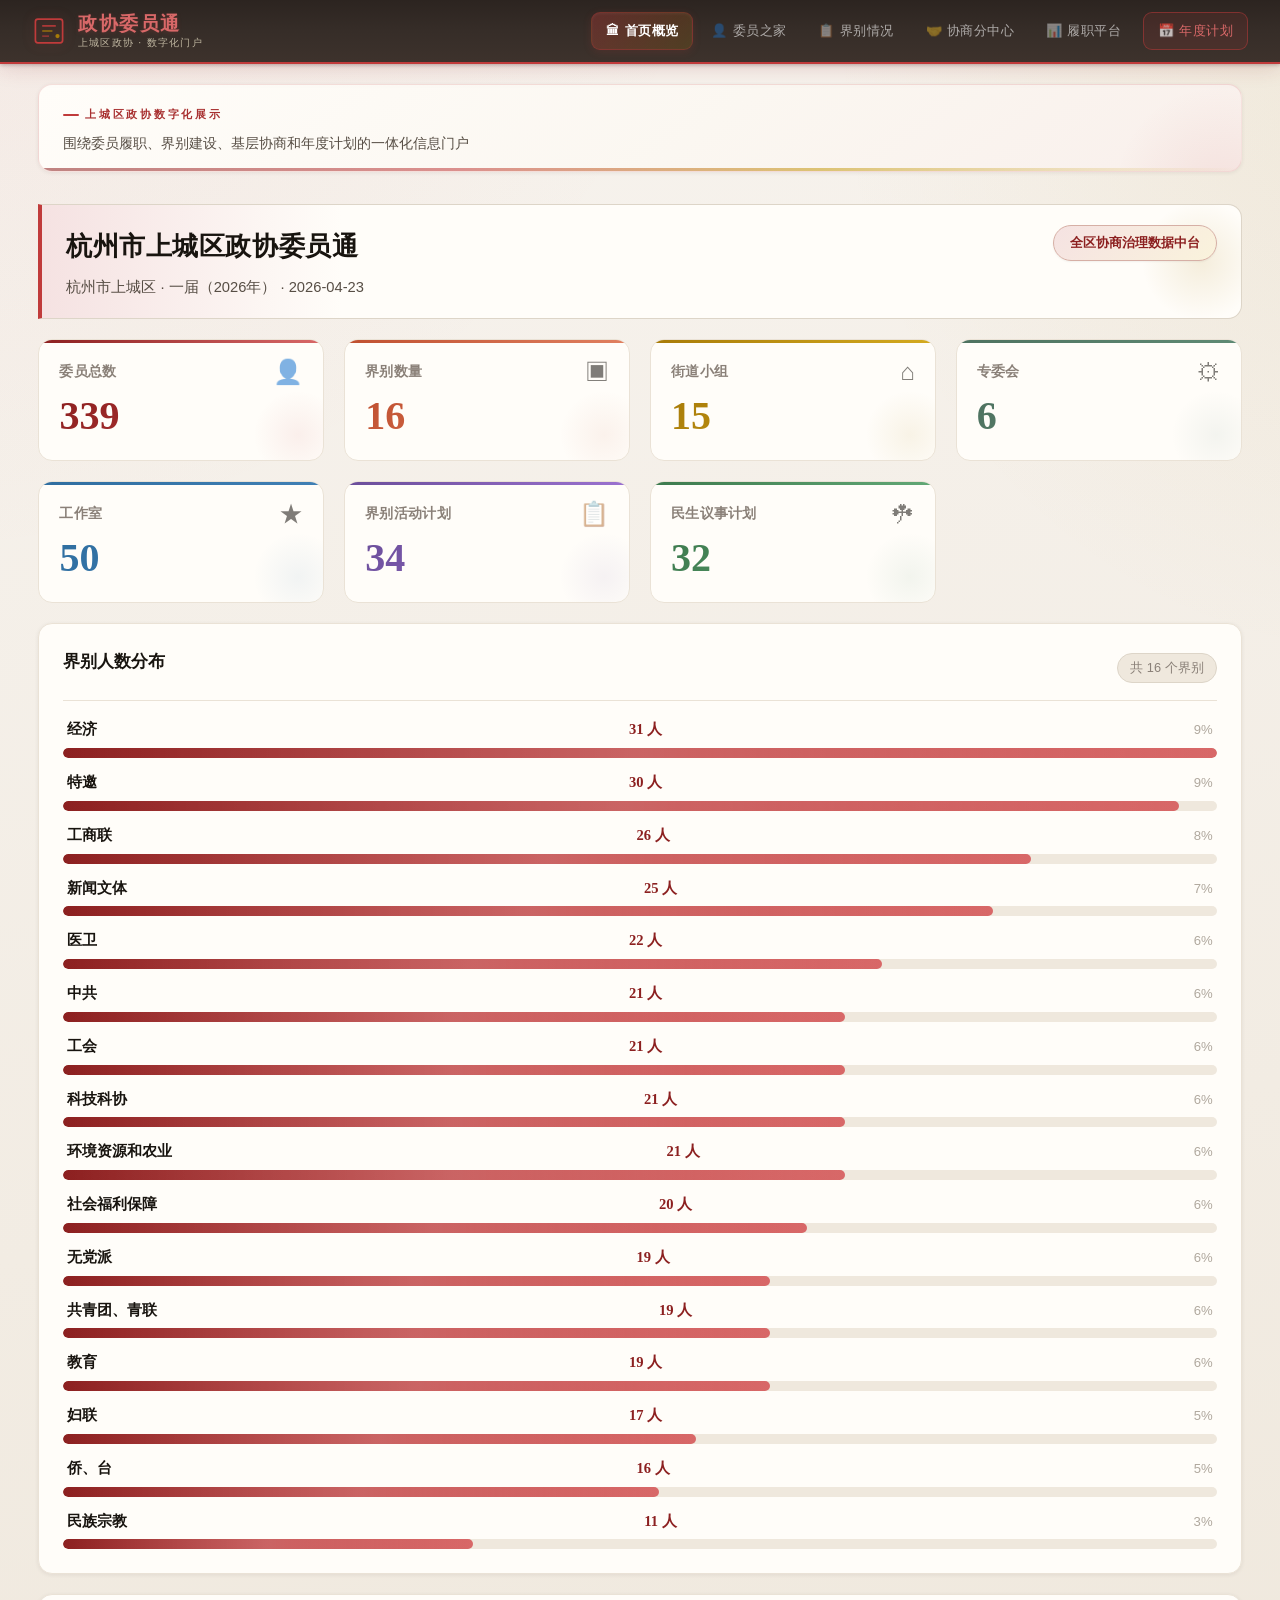
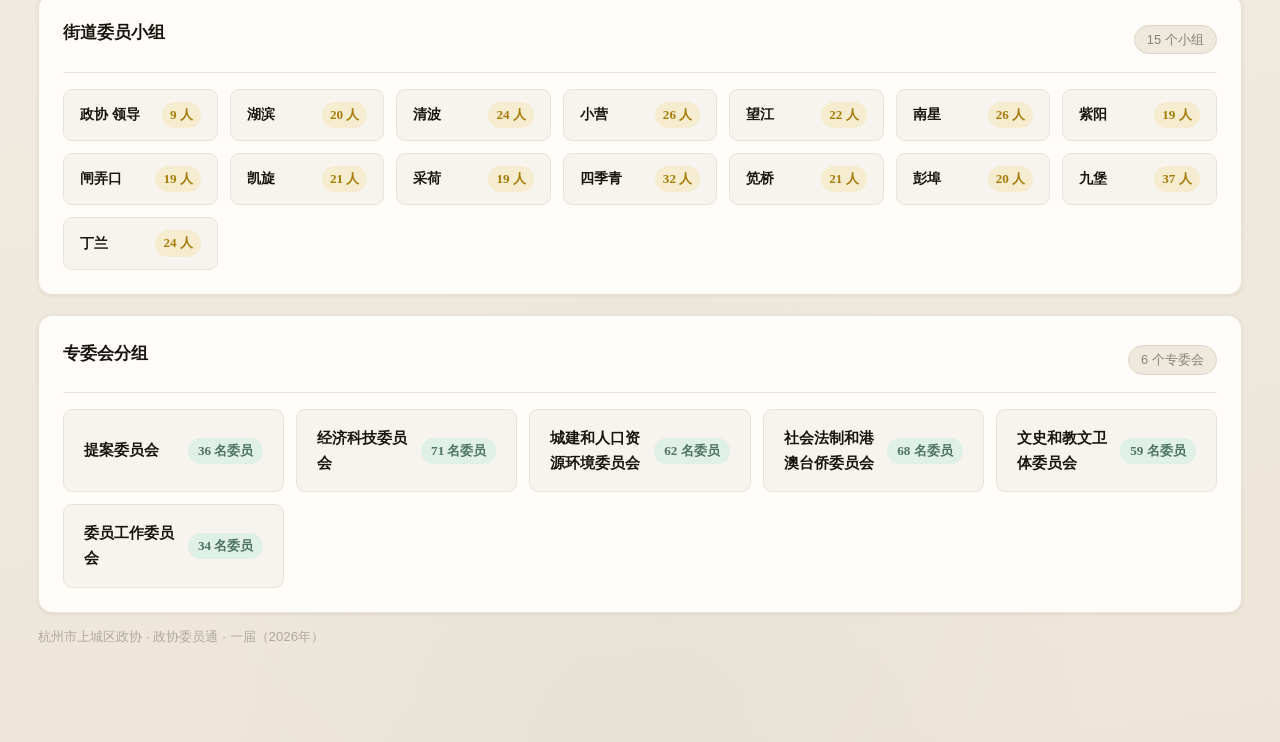
==== classwork2/index.html @ 7d140b02 "Rename index.html to classwork2/index.html" ====
<!doctype html>
<html lang="zh-CN">
  <head>
    <meta charset="UTF-8" />
    <meta name="viewport" content="width=device-width, initial-scale=1.0" />
    <title>杭州市上城区政协委员通</title>
    <script type="module" crossorigin src="/assets/index-BPRjR-Th.js"></script>
    <link rel="stylesheet" crossorigin href="/assets/index-Cqpy9mIv.css">
  </head>
  <body>
    <div id="root"></div>

  </body>
</html>
---- assets/index-Cqpy9mIv.css ----
:root{--bg: #F7F3EE;--bg-soft: #EFE8DD;--surface: #FFFDF9;--surface-warm: #FBF7F1;--surface-tint: #FEF9F3;--ink: #18140F;--ink-soft: #574E45;--ink-subtle: #8A8078;--ink-light: #B0A89E;--ink-on-dark: rgba(255,255,255,.92);--brand: #C03B3B;--brand-deep: #8C2020;--brand-mid: #A83030;--brand-light: #D86868;--brand-pale: #EFBDBD;--brand-soft: #F5E2E2;--brand-glow: rgba(192, 59, 59, .09);--brand-shadow: rgba(140, 32, 32, .22);--gold: #A87B08;--gold-mid: #C49A10;--gold-light: #D4AA20;--gold-soft: #F6EDD0;--gold-pale: #FAF3DC;--gold-glow: rgba(168, 123, 8, .12);--sage: #4E7260;--sage-mid: #5F8A74;--sage-soft: #DFF0E6;--sage-pale: #EEF7F1;--coral: #C05030;--coral-soft: #FAE8E2;--sky: #2F6EA0;--sky-mid: #4080B5;--sky-soft: #DDE9F5;--sky-pale: #EEF4FA;--purple: #6B4E9A;--purple-soft: #EDE6F6;--line: #DDD5C8;--line-soft: #EAE2D6;--line-strong: #C8BFB0;--shadow-xs: 0 1px 2px rgba(24,20,15,.05);--shadow-sm: 0 1px 4px rgba(24,20,15,.07);--shadow-md: 0 4px 18px rgba(24,20,15,.08);--shadow-lg: 0 10px 40px rgba(24,20,15,.1);--shadow-xl: 0 20px 64px rgba(24,20,15,.13);--shadow-brand: 0 6px 24px var(--brand-shadow);--shadow-hover: 0 8px 32px rgba(192,59,59,.18);--r-xs: 5px;--r-sm: 9px;--r-md: 14px;--r-lg: 22px;--r-xl: 32px;--sp-1: 4px;--sp-2: 8px;--sp-3: 12px;--sp-4: 16px;--sp-5: 20px;--sp-6: 24px;--sp-7: 32px;--sp-8: 40px;--sp-9: 48px;--sp-10: 64px;--sp-11: 80px;--font-display: "Noto Serif SC", "Source Han Serif SC", "SimSun", serif;--font-body: "Noto Sans SC", "Source Han Sans SC", "Microsoft YaHei", sans-serif;--ease-out: cubic-bezier(.22, 1, .36, 1);--ease-in-out: cubic-bezier(.4, 0, .2, 1)}*{box-sizing:border-box}body{margin:0;font-family:var(--font-body);color:var(--ink);line-height:1.7;background:radial-gradient(ellipse 130% 70% at -8% -12%,rgba(192,59,59,.07) 0%,transparent 52%),radial-gradient(ellipse 90% 55% at 108% 2%,rgba(168,123,8,.08) 0%,transparent 48%),radial-gradient(ellipse 60% 40% at 50% 100%,rgba(78,114,96,.04) 0%,transparent 60%),linear-gradient(172deg,var(--bg) 0%,#EDE5D8 100%);min-height:100vh;padding-top:64px}.page-shell{width:min(1260px,94vw);margin:0 auto;padding:var(--sp-5) 0 var(--sp-11);animation:rise-in .5s var(--ease-out)}.top-navbar{position:fixed;top:0;left:0;right:0;z-index:1000;height:64px;background:linear-gradient(180deg,#2c2420,#362d28,#3d322c);border-bottom:2px solid var(--brand);box-shadow:0 3px 20px #8c20202e,0 1px 4px #00000040}.navbar-inner{max-width:1280px;margin:0 auto;height:100%;display:flex;align-items:center;justify-content:space-between;padding:0 var(--sp-7)}.navbar-brand{display:flex;align-items:center;gap:var(--sp-3);flex-shrink:0}.brand-logo{width:34px;height:34px;flex-shrink:0;filter:drop-shadow(0 0 6px rgba(192,59,59,.3))}.brand-logo svg{width:100%;height:100%;display:block}.brand-text h1{margin:0;font-family:var(--font-display);font-size:1.2rem;font-weight:800;color:var(--brand-light);letter-spacing:.08em;line-height:1.15;text-shadow:0 1px 4px rgba(192,59,59,.25)}.brand-sub{font-size:.65rem;color:#ffffff61;letter-spacing:.12em;display:block;line-height:1.2;margin-top:2px;color:var(--gold-soft);opacity:.7}.navbar-links{display:flex;align-items:center;gap:4px}.navbar-link{text-decoration:none;color:#fff9;font-size:.84rem;font-weight:500;padding:7px 14px;border-radius:var(--r-sm);transition:all .25s var(--ease-out);white-space:nowrap;letter-spacing:.03em;position:relative;display:inline-flex;align-items:center;gap:5px}.nav-emoji{font-size:.82rem;opacity:.7;transition:opacity .2s,transform .2s}.navbar-link:hover{color:#fff;background:#c03b3b1f}.navbar-link:hover .nav-emoji{opacity:1;transform:scale(1.15)}.navbar-link-active{color:#fff!important;background:linear-gradient(135deg,#c03b3b59,#a87b0833)!important;font-weight:600;border:1px solid rgba(192,59,59,.3);box-shadow:inset 0 1px 3px #ffffff0f,0 2px 8px #c03b3b26}.navbar-link-active .nav-emoji{opacity:1}.navbar-link-highlight{border:1px solid rgba(192,59,59,.5)!important;color:var(--brand-light)!important;background:#c03b3b1f!important;margin-left:var(--sp-1)}.navbar-link-highlight:hover{border-color:var(--brand)!important;background:#c03b3b40!important;color:#fff!important;box-shadow:0 2px 12px #c03b3b40!important}} .page-footer{text-align:center;padding:var(--sp-8) 0 0;border-top:1px solid var(--line-soft);margin-top:var(--sp-10)}.page-footer p{color:var(--ink-light);font-size:.83rem}.content-grid{display:grid;grid-template-columns:repeat(auto-fill,minmax(290px,1fr));gap:var(--sp-5);padding-top:var(--sp-2)}.home-grid{grid-template-columns:repeat(4,1fr)}.full{grid-column:1 / -1}.hero-compact{padding:var(--sp-5) var(--sp-6) var(--sp-4);border:1px solid rgba(192,59,59,.14);background:linear-gradient(145deg,var(--surface) 0%,var(--surface-warm) 55%,var(--brand-soft) 180%);border-radius:var(--r-md);box-shadow:var(--shadow-sm);position:relative;overflow:hidden;margin-bottom:var(--sp-6)}.hero-compact:before{content:"";position:absolute;top:-20%;right:-8%;width:240px;height:240px;background:radial-gradient(circle,rgba(192,59,59,.08) 0%,transparent 60%);pointer-events:none}.hero-compact .eyebrow{font-size:.7rem;letter-spacing:.24em;color:var(--brand-mid);margin:0;font-weight:600}.hero-compact .eyebrow:before{content:"";display:inline-block;width:16px;height:2px;background:var(--brand);border-radius:1px;margin-right:6px;vertical-align:middle}.hero-compact .subtext{margin:var(--sp-2) 0 0;color:var(--ink-soft);font-size:.88rem;line-height:1.6}.hero-compact .hero-decoration{position:absolute;left:0;bottom:0;right:0;height:3px;background:linear-gradient(90deg,var(--brand-deep) 0%,var(--brand) 35%,var(--gold-mid) 65%,transparent 100%);opacity:.55}.section-header{display:flex;justify-content:space-between;align-items:flex-start;gap:var(--sp-5);border:1px solid var(--line);border-left:4px solid var(--brand);border-radius:0 var(--r-md) var(--r-md) 0;padding:var(--sp-5) var(--sp-6);background:linear-gradient(to right,var(--brand-soft) 0%,var(--surface) 25%,var(--surface) 100%);position:relative;overflow:hidden}.section-header:after{content:"";position:absolute;right:-20px;top:50%;transform:translateY(-50%);width:120px;height:120px;background:radial-gradient(circle,var(--gold-glow) 0%,transparent 70%);pointer-events:none}.section-header h2{margin:0;font-family:var(--font-display);font-size:clamp(1.25rem,2.2vw,1.6rem);color:var(--ink);letter-spacing:.02em}.section-header p{margin:var(--sp-2) 0 0;color:var(--ink-soft);font-size:.92rem;line-height:1.5}.sh-right{display:flex;align-items:center;gap:var(--sp-3);flex-shrink:0;z-index:1}.pill{font-size:.82rem;color:var(--brand-deep);background:linear-gradient(135deg,var(--brand-soft) 0%,var(--gold-pale) 100%);border:1px solid color-mix(in srgb,var(--brand) 25%,var(--line));border-radius:999px;padding:6px 16px;font-weight:600;white-space:nowrap;box-shadow:var(--shadow-xs)}.badge-sm{font-size:.8rem;color:var(--ink-subtle);background:var(--bg-soft);border:1px solid var(--line);border-radius:999px;padding:3px 12px}.stat-card{border:1px solid var(--line-soft);border-radius:var(--r-md);padding:var(--sp-5) var(--sp-5) var(--sp-6);position:relative;overflow:hidden;transition:transform .28s var(--ease-out),box-shadow .28s var(--ease-out),border-color .28s;background:var(--surface);animation:rise-item .45s var(--ease-out) both;cursor:default}.stat-card:before{content:"";position:absolute;left:0;top:0;right:0;height:3px;background:var(--brand);transition:height .25s var(--ease-out)}.stat-card:after{content:"";position:absolute;right:-20px;bottom:-20px;width:90px;height:90px;border-radius:50%;background:var(--brand-glow);transition:transform .35s var(--ease-out),opacity .3s;opacity:.6}.stat-card.red:before{background:linear-gradient(90deg,var(--brand-deep),var(--brand-light))}.stat-card.red:after{background:radial-gradient(circle,rgba(192,59,59,.12) 0%,transparent 70%)}.stat-card.coral:before{background:linear-gradient(90deg,var(--coral),#E08060)}.stat-card.coral:after{background:radial-gradient(circle,rgba(192,80,48,.11) 0%,transparent 70%)}.stat-card.gold:before{background:linear-gradient(90deg,var(--gold),var(--gold-light))}.stat-card.gold:after{background:radial-gradient(circle,rgba(168,123,8,.13) 0%,transparent 70%)}.stat-card.sage:before{background:linear-gradient(90deg,var(--sage),var(--sage-mid))}.stat-card.sage:after{background:radial-gradient(circle,rgba(78,114,96,.11) 0%,transparent 70%)}.stat-card.sky:before{background:linear-gradient(90deg,var(--sky),var(--sky-mid))}.stat-card.sky:after{background:radial-gradient(circle,rgba(47,110,160,.11) 0%,transparent 70%)}.stat-card.purple:before{background:linear-gradient(90deg,var(--purple),#9B72D0)}.stat-card.purple:after{background:radial-gradient(circle,rgba(107,78,154,.11) 0%,transparent 70%)}.stat-card.green:before{background:linear-gradient(90deg,#3d7a4e,#62a876)}.stat-card.green:after{background:radial-gradient(circle,rgba(61,122,78,.11) 0%,transparent 70%)}.stat-card:hover{transform:translateY(-5px);box-shadow:var(--shadow-hover);border-color:color-mix(in srgb,var(--brand) 22%,var(--line))}.stat-card:hover:before{height:4px}.stat-card:hover:after{transform:scale(1.25);opacity:.8}.sc-top{display:flex;justify-content:space-between;align-items:flex-start;margin-bottom:var(--sp-2)}.sc-top h3{margin:0;font-size:.88rem;font-weight:600;color:var(--ink-subtle);letter-spacing:.02em}.sc-icon{font-size:1.5rem;opacity:.55;line-height:1;transition:transform .3s var(--ease-out),opacity .3s}.stat-card:hover .sc-icon{transform:scale(1.2) rotate(-5deg);opacity:.8}.stat-card p{margin:var(--sp-3) 0 0;font-size:clamp(1.9rem,3.5vw,2.5rem);font-weight:780;font-family:var(--font-display);line-height:1;background:linear-gradient(138deg,var(--brand-deep) 0%,var(--brand) 100%);-webkit-background-clip:text;-webkit-text-fill-color:transparent;background-clip:text}.stat-card.coral p{background:linear-gradient(138deg,var(--coral),#E08060);-webkit-background-clip:text;background-clip:text}.stat-card.gold p{background:linear-gradient(138deg,var(--gold),var(--gold-light));-webkit-background-clip:text;background-clip:text}.stat-card.sage p{background:linear-gradient(138deg,var(--sage),var(--sage-mid));-webkit-background-clip:text;background-clip:text}.stat-card.sky p{background:linear-gradient(138deg,var(--sky),var(--sky-mid));-webkit-background-clip:text;background-clip:text}.stat-card.purple p{background:linear-gradient(138deg,var(--purple),#9B72D0);-webkit-background-clip:text;background-clip:text}.stat-card.green p{background:linear-gradient(138deg,#3d7a4e,#62a876);-webkit-background-clip:text;background-clip:text}.panel{border:1px solid var(--line-soft);border-radius:var(--r-md);padding:var(--sp-6);position:relative;background:var(--surface);box-shadow:var(--shadow-sm);transition:transform .25s var(--ease-out),box-shadow .25s,border-color .25s;animation:rise-item .42s var(--ease-out) both}.panel:hover{transform:translateY(-2px);box-shadow:var(--shadow-md);border-color:color-mix(in srgb,var(--brand) 16%,var(--line))}.panel:after{content:"";position:absolute;left:0;top:var(--sp-4);bottom:var(--sp-4);width:3px;background:linear-gradient(180deg,var(--brand) 0%,var(--gold) 100%);opacity:0;border-radius:0 2px 2px 0;transition:opacity .25s}.panel:hover:after{opacity:.5}.panel h2,.panel h3,.panel h4{margin-top:0;margin-bottom:var(--sp-3)}.panel h2{font-family:var(--font-display);font-size:1.22rem;color:var(--ink)}.panel h3{font-size:1.04rem;color:var(--ink);font-weight:680}.panel h4{font-size:.98rem;color:var(--ink);font-weight:620}.ph-row{display:flex;justify-content:space-between;align-items:center;margin-bottom:var(--sp-4);padding-bottom:var(--sp-3);border-bottom:1px solid var(--line-soft)}.bar-list{display:grid;gap:var(--sp-3)}.bar-item{display:grid;gap:6px}.bar-meta{display:flex;justify-content:space-between;gap:var(--sp-3);font-size:.91rem;align-items:baseline;padding:0 var(--sp-1)}.bar-meta strong{color:var(--ink);font-weight:600}.bar-count{color:var(--brand-deep);font-weight:720;font-family:var(--font-display)}.bar-pct{color:var(--ink-light);font-size:.82rem}.bar-track{height:10px;border-radius:999px;background:var(--bg-soft);overflow:hidden;position:relative}.bar-fill{display:block;height:100%;border-radius:999px;background:linear-gradient(90deg,var(--brand-deep) 0%,var(--brand) 55%,var(--brand-light) 100%);transition:width .75s var(--ease-out);position:relative}.bar-fill:after{content:"";position:absolute;top:0;left:0;right:0;bottom:0;background:linear-gradient(90deg,transparent 0%,rgba(255,255,255,.22) 50%,transparent 100%);animation:shimmer 2.5s infinite linear}@keyframes shimmer{0%{transform:translate(-100%)}to{transform:translate(100%)}}.street-grid{display:grid;grid-template-columns:repeat(auto-fill,minmax(150px,1fr));gap:var(--sp-3);margin-top:var(--sp-4)}.street-chip{display:flex;justify-content:space-between;align-items:center;padding:var(--sp-3) var(--sp-4);background:var(--bg);border:1px solid var(--line-soft);border-radius:var(--r-sm);font-size:.88rem;transition:all .2s var(--ease-out);position:relative;overflow:hidden}.street-chip:before{content:"";position:absolute;left:0;top:0;bottom:0;width:2px;background:var(--gold);opacity:0;transition:opacity .2s}.street-chip strong{color:var(--ink);font-weight:600}.street-chip span{color:var(--gold);font-size:.82rem;font-weight:700;font-family:var(--font-display);background:var(--gold-soft);padding:2px 8px;border-radius:999px}.street-chip:hover{border-color:var(--gold);background:var(--gold-pale);transform:translateY(-2px);box-shadow:var(--shadow-sm)}.street-chip:hover:before{opacity:1}.comm-grid{display:grid;grid-template-columns:repeat(auto-fill,minmax(200px,1fr));gap:var(--sp-3);margin-top:var(--sp-4)}.comm-card{padding:var(--sp-4) var(--sp-5);background:var(--bg);border:1px solid var(--line-soft);border-radius:var(--r-sm);display:flex;justify-content:space-between;align-items:center;transition:all .2s var(--ease-out)}.comm-card strong{color:var(--ink);font-size:.91rem;font-weight:600}.comm-card span{color:var(--sage);font-size:.82rem;font-weight:700;font-family:var(--font-display);background:var(--sage-soft);padding:2px 10px;border-radius:999px;white-space:nowrap}.comm-card:hover{border-color:var(--sage-mid);background:var(--sage-pale);transform:translateY(-1px)}.member-card{border:1px solid var(--line-soft);border-radius:var(--r-md);padding:var(--sp-5);position:relative;background:var(--surface);transition:all .26s var(--ease-out);animation:rise-item .4s var(--ease-out) both}.member-card:before{content:"";position:absolute;left:0;top:0;right:0;height:2px;background:linear-gradient(90deg,var(--gold) 0%,var(--coral) 100%);opacity:0;transition:opacity .25s;border-radius:var(--r-md) var(--r-md) 0 0}.member-card:hover{transform:translateY(-3px);box-shadow:var(--shadow-md);border-color:color-mix(in srgb,var(--gold) 30%,var(--line))}.member-card:hover:before{opacity:1}.mc-header{display:flex;justify-content:space-between;align-items:center;margin-bottom:var(--sp-4);padding-bottom:var(--sp-3);border-bottom:1px dashed var(--line-soft)}.mc-header h3{margin:0;font-size:1.05rem;color:var(--ink);font-weight:700}.mc-gender{font-size:.76rem;padding:2px 10px;border-radius:999px;font-weight:600;background:var(--sky-pale);color:var(--sky);border:1px solid var(--sky-soft)}.mc-gender.female{background:var(--brand-soft);color:var(--brand-mid);border-color:var(--brand-pale)}.member-card dl{margin:0;display:grid;gap:var(--sp-2)}.member-card dl div{display:grid;grid-template-columns:auto 1fr;gap:var(--sp-3);align-items:baseline}.member-card dt{color:var(--ink-subtle);font-size:.84rem;white-space:nowrap;padding-right:var(--sp-1)}.member-card dt:after{content:"：";color:var(--line-strong)}.member-card dd{margin:0;font-size:.9rem}.tag{border:1px solid var(--line);border-radius:999px;padding:3px 10px;font-size:.82rem;background:var(--surface);color:var(--ink-soft);display:inline-block}.tag-jiebie{background:linear-gradient(135deg,var(--brand-soft) 0%,var(--gold-pale) 100%);color:var(--brand-deep);border-color:color-mix(in srgb,var(--brand) 22%,var(--line));font-weight:600}.filter-bar{display:flex;gap:var(--sp-4);flex-wrap:wrap;align-items:center;padding:var(--sp-5)!important}.fb-search{position:relative;flex:1;min-width:240px}.search-input{width:100%;padding:11px 16px 11px 42px;border:1.5px solid var(--line);border-radius:var(--r-sm);font-family:var(--font-body);font-size:.93rem;color:var(--ink);background:var(--surface);outline:none;transition:all .2s}.search-input:focus{border-color:var(--brand);box-shadow:0 0 0 3px var(--brand-glow);background:var(--surface-tint)}.search-icon{position:absolute;left:14px;top:50%;transform:translateY(-50%);color:var(--ink-light);font-size:1.1rem;pointer-events:none}.filter-select{padding:11px 16px;border:1.5px solid var(--line);border-radius:var(--r-sm);font-family:var(--font-body);font-size:.93rem;color:var(--ink);background:var(--surface);cursor:pointer;outline:none;min-width:160px;transition:border-color .2s}.filter-select:focus{border-color:var(--brand)}.result-info{display:flex;justify-content:space-between;align-items:center;background:linear-gradient(to right,var(--bg),var(--surface))!important;padding:var(--sp-3) var(--sp-5)!important}.result-info span{font-size:.88rem;color:var(--ink-subtle)}.pagination{display:flex;gap:var(--sp-2)}.pagination button{padding:7px 18px;border:1.5px solid var(--line);border-radius:var(--r-sm);background:var(--surface);cursor:pointer;font-family:var(--font-body);font-size:.87rem;color:var(--ink-soft);transition:all .2s}.pagination button:hover:not(:disabled){border-color:var(--brand);color:var(--brand-deep);background:var(--brand-soft)}.pagination button:disabled{opacity:.38;cursor:not-allowed}.empty-state{text-align:center;padding:var(--sp-10) var(--sp-6);color:var(--ink-light)}.jiebie-panel{overflow:hidden}.jp-header{display:flex;justify-content:space-between;align-items:center;margin-bottom:var(--sp-3);padding-bottom:var(--sp-3);border-bottom:1px solid var(--line-soft)}.jp-header h3{display:flex;align-items:center;gap:var(--sp-3);margin:0}.jp-order{display:inline-flex;align-items:center;justify-content:center;width:28px;height:28px;border-radius:50%;background:linear-gradient(135deg,var(--brand-deep) 0%,var(--brand) 100%);color:#fff;font-size:.76rem;font-weight:700;font-family:var(--font-body);box-shadow:0 2px 8px var(--brand-shadow)}.jp-count{font-size:.84rem;color:var(--brand-mid);background:var(--brand-soft);padding:2px 12px;border-radius:999px;font-weight:600;border:1px solid var(--brand-pale)}.jp-desc{margin:0 0 var(--sp-4)}.jp-conveners,.jp-supervisor{display:flex;gap:var(--sp-2);flex-wrap:wrap;align-items:center;margin-bottom:var(--sp-3);font-size:.9rem}.jp-conveners .label,.jp-supervisor .label{color:var(--ink-subtle);font-size:.84rem}.conv-tag{padding:3px 12px;background:var(--gold-soft);border:1px solid color-mix(in srgb,var(--gold) 28%,var(--line));border-radius:999px;font-size:.83rem;color:var(--gold);font-weight:600}.photo-gallery{margin-top:var(--sp-5);border-top:1px solid var(--line-soft);padding-top:var(--sp-4)}.pg-label{font-size:.86rem;color:var(--ink-subtle);margin-bottom:var(--sp-3);font-weight:600;display:flex;align-items:center;gap:var(--sp-2)}.pg-label:after{content:"";flex:1;height:1px;background:var(--line-soft)}.pg-grid{display:grid;grid-template-columns:repeat(auto-fill,minmax(120px,1fr));gap:var(--sp-2)}.pg-thumb{width:100%;aspect-ratio:4/3;object-fit:cover;border-radius:var(--r-sm);cursor:pointer;border:1.5px solid var(--line-soft);transition:all .25s var(--ease-out);display:block}.pg-thumb:hover{transform:scale(1.05);border-color:var(--brand);box-shadow:var(--shadow-md);z-index:2;position:relative}.lightbox-overlay{position:fixed;top:0;right:0;bottom:0;left:0;z-index:9999;background:#120c08d1;-webkit-backdrop-filter:blur(10px);backdrop-filter:blur(10px);display:flex;align-items:center;justify-content:center;padding:var(--sp-8);animation:fade-in .2s ease}.lb-img{max-width:90vw;max-height:88vh;object-fit:contain;border-radius:var(--r-md);box-shadow:0 24px 80px #00000080}.lb-close{position:fixed;top:22px;right:26px;width:44px;height:44px;border-radius:50%;border:none;background:#ffffff24;color:#fff;font-size:1.2rem;cursor:pointer;-webkit-backdrop-filter:blur(6px);backdrop-filter:blur(6px);border:1px solid rgba(255,255,255,.2);transition:all .2s}.lb-close:hover{background:#ffffff42;transform:scale(1.1) rotate(90deg)}@keyframes fade-in{0%{opacity:0}to{opacity:1}}.tab-bar{display:flex;gap:var(--sp-2);padding:var(--sp-4) var(--sp-6)!important;flex-wrap:wrap;background:linear-gradient(to right,var(--bg),var(--surface))!important}.tab-btn{padding:9px 24px;border:1.5px solid var(--line);border-radius:999px;background:var(--surface);cursor:pointer;font-family:var(--font-body);font-size:.91rem;color:var(--ink-soft);transition:all .22s var(--ease-out);font-weight:500}.tab-btn:hover{background:var(--bg-soft);border-color:var(--brand-pale);color:var(--brand-mid)}.tab-btn.active{background:linear-gradient(135deg,var(--brand-deep) 0%,var(--brand-mid) 100%);color:#fff;border-color:var(--brand-deep);box-shadow:0 3px 12px var(--brand-shadow);font-weight:600}.ci-overview{max-width:80ch}.center-photo-grid{display:grid;grid-template-columns:repeat(auto-fill,minmax(250px,1fr));gap:var(--sp-4);margin-top:var(--sp-4)}.center-photo-item{margin:0;overflow:hidden;border-radius:var(--r-md);border:1px solid var(--line-soft);background:var(--bg);transition:all .3s var(--ease-out)}.center-photo-item:hover{border-color:color-mix(in srgb,var(--brand) 22%,var(--line));box-shadow:var(--shadow-md);transform:translateY(-3px)}.center-photo-item img{width:100%;aspect-ratio:16/10;object-fit:cover;transition:transform .4s var(--ease-out);display:block}.center-photo-item:hover img{transform:scale(1.04)}.center-photo-item figcaption{padding:var(--sp-3) var(--sp-4);font-size:.82rem;color:var(--ink-subtle);line-height:1.5}.center-mini{opacity:.78;transition:opacity .2s}.center-mini:hover{opacity:1}.timeline{position:relative;padding-left:var(--sp-7);margin-top:var(--sp-4)}.timeline:before{content:"";position:absolute;left:9px;top:8px;bottom:8px;width:2px;background:linear-gradient(180deg,var(--brand) 0%,var(--gold-mid) 40%,var(--sage) 75%,var(--line) 100%);border-radius:2px}.tl-item{position:relative;margin-bottom:var(--sp-6)}.tl-item:last-child{margin-bottom:0}.tl-dot{position:absolute;left:calc(-1 * var(--sp-7) + 4px);top:6px;width:12px;height:12px;border-radius:50%;background:var(--brand);border:2.5px solid var(--surface);box-shadow:0 0 0 3px var(--brand-glow);transition:transform .2s}.tl-item:hover .tl-dot{transform:scale(1.3)}.tl-plan .tl-dot{background:var(--gold);box-shadow:0 0 0 3px var(--gold-glow)}.tl-minsheng .tl-dot{background:var(--sage);box-shadow:0 0 0 3px #4e726026}.tl-month{display:inline-block;font-size:.8rem;font-weight:720;color:var(--brand-deep);background:linear-gradient(90deg,var(--brand-soft),var(--surface));padding:2px 14px;border-radius:999px;margin-bottom:var(--sp-2);border:1px solid var(--brand-pale)}.tl-plan .tl-month{color:var(--gold);background:linear-gradient(90deg,var(--gold-soft),var(--surface));border-color:color-mix(in srgb,var(--gold) 25%,var(--line))}.tl-minsheng .tl-month{color:var(--sage);background:linear-gradient(90deg,var(--sage-soft),var(--surface));border-color:color-mix(in srgb,var(--sage) 25%,var(--line))}.tl-content{margin:0;font-size:.92rem;color:var(--ink-soft);line-height:1.68}.tl-meta{font-size:.82rem;color:var(--ink-light);margin-left:var(--sp-2)}.tl-plans{list-style:none;padding:0;margin:var(--sp-2) 0 0;display:grid;gap:var(--sp-2)}.tl-plans li{padding:var(--sp-3) var(--sp-4);background:var(--surface-tint);border:1px solid var(--line-soft);border-left:3px solid var(--gold-mid);border-radius:0 var(--r-sm) var(--r-sm) 0;font-size:.89rem;line-height:1.55;transition:background .15s}.tl-plans li:hover{background:var(--gold-pale)}.tl-plans li strong{color:var(--ink)}.platform-intro p{margin-bottom:var(--sp-5)}.plat-stats{display:grid;grid-template-columns:repeat(auto-fit,minmax(130px,1fr));gap:var(--sp-4);margin-top:var(--sp-5)}.ps-item{text-align:center;padding:var(--sp-5) var(--sp-4);background:var(--bg);border:1px solid var(--line-soft);border-radius:var(--r-sm);transition:all .2s;position:relative;overflow:hidden}.ps-item:before{content:"";position:absolute;top:0;left:0;right:0;height:2px;background:linear-gradient(90deg,var(--brand-deep),var(--gold))}.ps-item:hover{border-color:var(--brand-pale);background:var(--brand-soft);transform:translateY(-2px)}.ps-item strong{display:block;font-size:1.9rem;font-family:var(--font-display);background:linear-gradient(138deg,var(--brand-deep) 0%,var(--brand) 100%);-webkit-background-clip:text;-webkit-text-fill-color:transparent;background-clip:text;line-height:1.15}.ps-item span{font-size:.82rem;color:var(--ink-subtle)}.view-switcher{display:flex;gap:var(--sp-3);align-items:center;padding:var(--sp-4) var(--sp-6)!important;background:linear-gradient(to right,var(--bg),var(--surface))!important}.view-switcher>span{font-size:.9rem;color:var(--ink-subtle);font-weight:500}.vs-btn{padding:7px 18px;border:1.5px solid var(--line);border-radius:var(--r-sm);background:var(--surface);cursor:pointer;font-family:var(--font-body);font-size:.87rem;color:var(--ink-soft);transition:all .2s;font-weight:500}.vs-btn.active{background:linear-gradient(135deg,var(--brand-deep) 0%,var(--brand-mid) 100%);color:#fff;border-color:var(--brand-deep);box-shadow:0 2px 10px var(--brand-shadow)}.vs-btn:hover:not(.active){border-color:var(--brand-pale);color:var(--brand-mid);background:var(--brand-soft)}.studio-grid{grid-column:1 / -1;display:grid;grid-template-columns:repeat(auto-fill,minmax(260px,1fr));gap:var(--sp-5)}.studio-card{border:1px solid var(--line-soft);border-radius:var(--r-md);overflow:hidden;background:var(--surface);transition:all .3s var(--ease-out);position:relative}.studio-card:after{content:"";position:absolute;bottom:0;left:0;right:0;height:2px;background:linear-gradient(90deg,var(--brand-deep),var(--gold-mid));opacity:0;transition:opacity .3s}.studio-card:hover{transform:translateY(-5px);box-shadow:var(--shadow-hover);border-color:color-mix(in srgb,var(--brand) 30%,var(--line))}.studio-card:hover:after{opacity:1}.sc-cover{width:100%;aspect-ratio:16/9;overflow:hidden;background:linear-gradient(135deg,var(--bg-soft),var(--brand-soft))}.sc-cover img{width:100%;height:100%;object-fit:cover;transition:transform .45s var(--ease-out);display:block}.studio-card:hover .sc-cover img{transform:scale(1.06)}.sc-body{padding:var(--sp-4) var(--sp-5)}.sc-id{font-size:.76rem;color:var(--brand-light);font-family:var(--font-display);font-weight:800;letter-spacing:.06em}.sc-body h4{margin:var(--sp-1) 0 var(--sp-2);font-size:.96rem}.sc-leader{margin:0;font-size:.85rem;color:var(--ink-subtle)}.sc-photo-count{font-size:.79rem;color:var(--sky);margin-top:var(--sp-2);display:inline-block;background:var(--sky-pale);padding:1px 8px;border-radius:999px}.slv-row{display:flex;align-items:center;gap:var(--sp-4);padding:var(--sp-4) var(--sp-5);border-bottom:1px solid var(--line-soft);transition:background .15s}.slv-row:last-child{border-bottom:none}.slv-row:hover{background:var(--brand-soft)}.slv-num{font-family:var(--font-display);color:var(--brand-deep);font-weight:750;font-size:.88rem;min-width:36px;background:var(--brand-soft);text-align:center;padding:4px 6px;border-radius:var(--r-xs)}.slv-info{display:flex;flex-direction:column;gap:2px}.slv-info strong{font-size:.93rem}.slv-info span{font-size:.82rem;color:var(--ink-subtle)}.plan-tabs{display:flex;gap:var(--sp-2);padding:var(--sp-4) var(--sp-6)!important;flex-wrap:wrap;background:linear-gradient(to right,var(--bg),var(--surface))!important}.pt-btn{padding:9px 22px;border:1.5px solid var(--line);border-radius:999px;background:var(--surface);cursor:pointer;font-family:var(--font-body);font-size:.9rem;color:var(--ink-soft);font-weight:500;transition:all .22s var(--ease-out)}.pt-btn:hover{background:var(--bg-soft);border-color:var(--brand-pale);color:var(--brand-mid)}.pt-btn.active{background:linear-gradient(135deg,var(--brand-deep) 0%,var(--brand-mid) 100%);color:#fff;border-color:var(--brand-deep);box-shadow:0 3px 12px var(--brand-shadow);font-weight:600}.plan-timeline .tl-plans li{border-left-color:var(--gold-mid)}.plan-table-wrap{overflow-x:auto}.plan-table{width:100%;border-collapse:collapse;font-size:.9rem}.plan-table th{background:linear-gradient(to bottom,var(--bg-soft),var(--bg));padding:var(--sp-3) var(--sp-5);text-align:left;font-weight:680;color:var(--ink);border-bottom:2px solid var(--brand-pale);font-size:.84rem;white-space:nowrap;letter-spacing:.02em}.plan-table td{padding:var(--sp-3) var(--sp-5);border-bottom:1px solid var(--line-soft);color:var(--ink-soft);vertical-align:top;line-height:1.55}.plan-table tr:hover td{background:var(--brand-soft)}.plan-table tbody tr:last-child td{border-bottom:none}.contact-grid{display:grid;grid-template-columns:repeat(auto-fill,minmax(240px,1fr));gap:var(--sp-4);margin-top:var(--sp-4)}.contact-card{padding:var(--sp-5);background:var(--bg);border:1px solid var(--line-soft);border-radius:var(--r-sm);transition:all .2s var(--ease-out);position:relative;overflow:hidden}.contact-card:before{content:"";position:absolute;left:0;top:0;bottom:0;width:3px;background:var(--gold);border-radius:0 2px 2px 0}.contact-card:hover{border-color:var(--gold);background:var(--gold-pale);transform:translateY(-2px);box-shadow:var(--shadow-sm)}.contact-card strong{display:block;margin-bottom:var(--sp-3);font-size:.97rem;color:var(--ink);padding-left:var(--sp-3)}.contact-card p{margin:var(--sp-1) 0;font-size:.86rem;color:var(--ink-soft);padding-left:var(--sp-3)}.loading-screen{grid-column:1 / -1;display:flex;flex-direction:column;align-items:center;justify-content:center;padding:var(--sp-11);gap:var(--sp-5);color:var(--ink-subtle);min-height:280px}.loader-spinner{width:40px;height:40px;border:3px solid var(--line-soft);border-top-color:var(--brand);border-radius:50%;animation:spin .7s linear infinite}@keyframes spin{to{transform:rotate(360deg)}}.error{color:var(--brand-deep);text-align:center}.long-text{line-height:1.82;max-width:76ch;white-space:pre-wrap;color:color-mix(in srgb,var(--ink) 80%,var(--ink-soft))}@keyframes rise-in{0%{opacity:0;transform:translateY(12px)}to{opacity:1;transform:translateY(0)}}@keyframes rise-item{0%{opacity:0;transform:translateY(8px)}to{opacity:1;transform:translateY(0)}}@media (prefers-reduced-motion: reduce){*,*:before,*:after{animation-duration:.01ms!important;transition-duration:.01ms!important}}@media (max-width: 1024px){.home-grid{grid-template-columns:repeat(3,1fr)}}@media (max-width: 800px){.page-shell{width:96vw;padding:var(--sp-5) 0 var(--sp-9)}.hero{padding:var(--sp-5);flex-direction:column;gap:var(--sp-5)}.hero-stamp{flex:0 0 110px;align-self:center}.nav-inner{padding:var(--sp-2);gap:var(--sp-1)}.nav-link{padding:7px 12px;font-size:.85rem}.content-grid{grid-template-columns:1fr;gap:var(--sp-4)}.home-grid{grid-template-columns:repeat(2,1fr)}.section-header{flex-direction:column;gap:var(--sp-3);padding:var(--sp-4)}.filter-bar{flex-direction:column}.fb-search{min-width:unset}.studio-grid,.center-photo-grid{grid-template-columns:1fr}.pg-grid{grid-template-columns:repeat(3,1fr)}.street-grid{grid-template-columns:repeat(2,1fr)}.comm-grid{grid-template-columns:1fr}.plat-stats{grid-template-columns:repeat(2,1fr)}.contact-grid{grid-template-columns:1fr}}@media (max-width: 480px){.hero h1{font-size:2rem}.eyebrow{font-size:.67rem}.home-grid{grid-template-columns:1fr 1fr}.stat-card p{font-size:1.6rem}.pg-grid{grid-template-columns:repeat(2,1fr)}.plan-tabs,.tab-bar{flex-direction:column}.tab-btn,.pt-btn,.vs-btn{text-align:center;width:100%}}
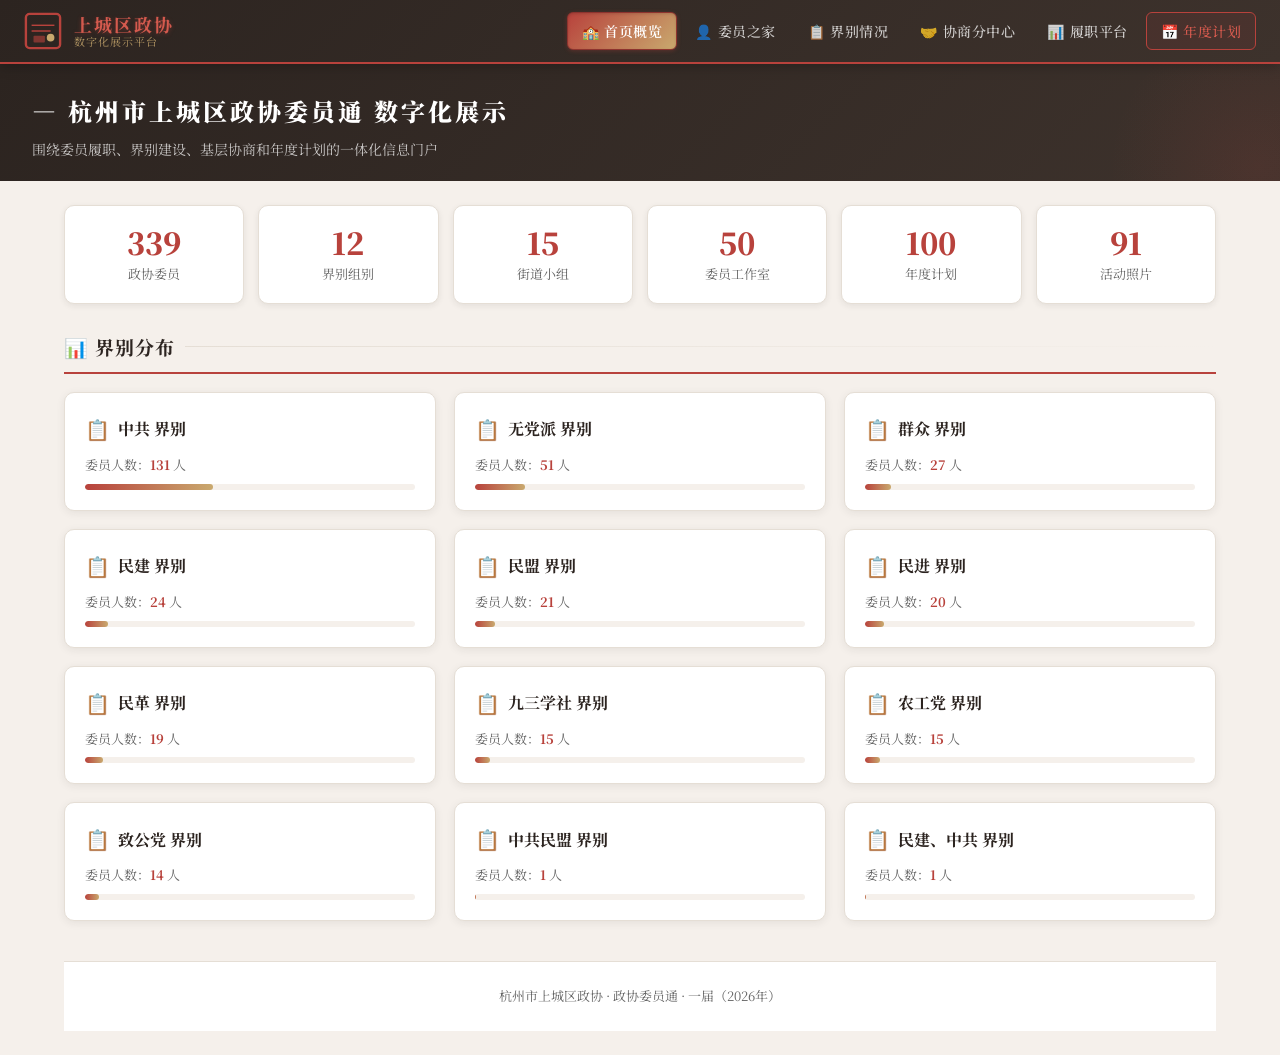
==== commit 042cfd6d: "deploy: upload zhengxie project to classwork2 folder" ====
--- a/classwork2/index.html
+++ b/classwork2/index.html
@@ -1,14 +1,17 @@
-<!doctype html>
+<!DOCTYPE html>
 <html lang="zh-CN">
   <head>
     <meta charset="UTF-8" />
     <meta name="viewport" content="width=device-width, initial-scale=1.0" />
     <title>杭州市上城区政协委员通</title>
-    <script type="module" crossorigin src="/assets/index-BPRjR-Th.js"></script>
-    <link rel="stylesheet" crossorigin href="/assets/index-Cqpy9mIv.css">
+    <link rel="preconnect" href="https://fonts.googleapis.com">
+    <link rel="preconnect" href="https://fonts.gstatic.com" crossorigin>
+    <link href="https://fonts.googleapis.com/css2?family=Noto+Serif+SC:wght@400;600;700;900&family=ZCOOL+XiaoWei&display=swap" rel="stylesheet">
+    <script type="module" crossorigin src="./assets/index-BL8WMCWq.js"></script>
+    <link rel="stylesheet" crossorigin href="./assets/index-D4lyVLuz.css">
   </head>
   <body>
-    <div id="root"></div>
+    <div id="root"></div> 
   </body>
 </html>
--- a/classwork2/assets/index-D4lyVLuz.css
+++ b/classwork2/assets/index-D4lyVLuz.css
@@ -0,0 +1 @@
+:root{--brand: #B8423C;--brand-light: #D45A4E;--brand-dark: #8E332E;--gold: #C9A96E;--gold-light: #DFC08A;--ink: #2C2420;--ink-light: #3D322C;--bg: #F5F0EB;--card: #FFFFFF;--text: #333333;--text-secondary: #666666;--border: #E5DED5;--shadow: rgba(44, 36, 32, .08)}*{margin:0;padding:0;box-sizing:border-box}body{font-family:"Noto Serif SC",serif;background:var(--bg);color:var(--text);line-height:1.6;padding-top:64px;min-height:100vh}.top-navbar{position:fixed;top:0;left:0;right:0;height:64px;z-index:1000;display:flex;align-items:center;justify-content:space-between;padding:0 24px;background:linear-gradient(135deg,#2c2420,#3d322c);border-bottom:2px solid var(--brand);box-shadow:0 2px 12px #00000040}.navbar-brand{display:flex;align-items:center;gap:12px}.navbar-logo{width:38px;height:38px;flex-shrink:0}.navbar-title-group{display:flex;flex-direction:column;line-height:1.2}.navbar-title{font-size:18px;font-weight:700;color:var(--brand-light);letter-spacing:2px;text-shadow:0 1px 4px rgba(184,66,60,.4)}.navbar-subtitle{font-size:11px;color:var(--gold);letter-spacing:1px;opacity:.85}.navbar-nav{display:flex;align-items:center;gap:4px}.navbar-link{display:flex;align-items:center;gap:5px;padding:7px 14px;color:#ffffffc7;text-decoration:none;font-size:14px;border-radius:6px;transition:all .22s ease;font-weight:500;letter-spacing:.5px;white-space:nowrap}.navbar-link:hover{background:#b8423c2e;color:#fff}.navbar-link-active{background:linear-gradient(135deg,var(--brand) 0%,var(--gold) 100%);color:#fff!important;font-weight:600;border:1px solid var(--brand-dark);box-shadow:inset 0 1px 3px #00000026,0 1px 4px #b8423c4d}.navbar-link-highlight{border:1.5px solid var(--brand);color:var(--brand-light)!important;background:#b8423c1a}.navbar-link-highlight:hover{background:var(--brand);color:#fff!important}.hero-compact{padding:28px 32px 20px;background:linear-gradient(135deg,var(--ink) 0%,var(--ink-light) 100%);color:#fff;position:relative;overflow:hidden}.hero-compact:before{content:"";position:absolute;top:-40%;right:-10%;width:300px;height:300px;background:radial-gradient(circle,rgba(184,66,60,.12) 0%,transparent 70%);pointer-events:none}.hero-compact h1{font-size:24px;font-weight:900;letter-spacing:3px;margin-bottom:8px;position:relative}.hero-compact p{font-size:14px;color:#ffffffb8;max-width:520px;position:relative}.app-container{min-height:calc(100vh - 64px)}.page-content{max-width:1200px;margin:0 auto;padding:24px}.stats-row{display:grid;grid-template-columns:repeat(auto-fit,minmax(150px,1fr));gap:14px;margin-bottom:24px}.stat-card{background:var(--card);border-radius:10px;padding:18px;text-align:center;border:1px solid var(--border);box-shadow:0 2px 6px var(--shadow)}.stat-number{font-size:30px;font-weight:900;color:var(--brand);line-height:1.2}.stat-label{font-size:13px;color:var(--text-secondary);margin-top:4px}.card-grid{display:grid;grid-template-columns:repeat(auto-fill,minmax(320px,1fr));gap:18px;margin-top:18px}.card{background:var(--card);border-radius:10px;padding:20px;border:1px solid var(--border);box-shadow:0 2px 8px var(--shadow);transition:transform .2s ease,box-shadow .2s ease}.card:hover{transform:translateY(-2px);box-shadow:0 6px 20px #2c24201f}.card-title{font-size:16px;font-weight:700;color:var(--ink);margin-bottom:10px;display:flex;align-items:center;gap:8px}.card-title .emoji{font-size:20px}.section-header{display:flex;align-items:center;gap:10px;margin:28px 0 14px;padding-bottom:10px;border-bottom:2px solid var(--brand)}.section-header h2{font-size:19px;font-weight:700;color:var(--ink);letter-spacing:1px}.section-header .line{flex:1;height:1px;background:linear-gradient(to right,var(--border),transparent)}.list-item{padding:14px 16px;border-bottom:1px solid var(--border);display:flex;justify-content:space-between;align-items:center;transition:background .15s}.list-item:last-child{border-bottom:none}.list-item:hover{background:#b8423c0a}.list-item-name{font-weight:600;color:var(--ink)}.list-item-meta{font-size:13px;color:var(--text-secondary)}.tag{display:inline-block;padding:2px 10px;border-radius:12px;font-size:12px;font-weight:600;background:#b8423c1a;color:var(--brand)}.search-bar{width:100%;max-width:420px;padding:11px 18px;border:2px solid var(--border);border-radius:8px;font-size:15px;font-family:inherit;outline:none;transition:border-color .2s;background:var(--card);color:var(--text)}.search-bar:focus{border-color:var(--brand);box-shadow:0 0 0 3px #b8423c1a}.search-bar::placeholder{color:#aaa}.tabs{display:flex;gap:4px;margin-bottom:18px;border-bottom:2px solid var(--border);padding-bottom:0}.tab-btn{padding:10px 20px;border:none;background:none;font-size:14px;font-family:inherit;font-weight:600;color:var(--text-secondary);cursor:pointer;border-bottom:2px solid transparent;margin-bottom:-2px;transition:all .2s}.tab-btn.active{color:var(--brand);border-bottom-color:var(--brand)}.tab-btn:hover:not(.active){color:var(--text)}.member-detail{background:var(--card);border-radius:12px;padding:28px;border:1px solid var(--border);box-shadow:0 2px 12px var(--shadow)}.member-header{display:flex;gap:20px;margin-bottom:20px;align-items:flex-start}.member-avatar{width:90px;height:110px;border-radius:8px;object-fit:cover;border:2px solid var(--border);flex-shrink:0;background:var(--bg)}.member-info h2{font-size:22px;font-weight:700;color:var(--ink);margin-bottom:8px}.member-info-row{display:flex;gap:16px;flex-wrap:wrap;margin-top:8px}.member-info-item{font-size:14px;color:var(--text-secondary)}.member-info-item strong{color:var(--ink)}.photo-grid{display:grid;grid-template-columns:repeat(auto-fill,minmax(200px,1fr));gap:12px;margin-top:14px}.photo-item img{width:100%;aspect-ratio:3/4;object-fit:cover;border-radius:8px;border:1px solid var(--border);cursor:pointer;transition:transform .2s}.photo-item img:hover{transform:scale(1.03)}.photo-item p{text-align:center;font-size:13px;color:var(--text-secondary);margin-top:6px}.empty-state{text-align:center;padding:50px 20px;color:var(--text-secondary)}.loading{text-align:center;padding:50px 20px;color:var(--text-secondary);font-size:16px}.loading .spinner{display:inline-block;width:36px;height:36px;border:3px solid var(--border);border-top-color:var(--brand);border-radius:50%;animation:spin .8s linear infinite;margin-bottom:12px}@keyframes spin{to{transform:rotate(360deg)}}.error-banner{background:#b8423c14;border:1px solid var(--brand);border-radius:8px;padding:16px 20px;color:var(--brand-dark);text-align:center;margin:20px auto;max-width:600px}.back-btn{display:inline-flex;align-items:center;gap:6px;padding:8px 16px;background:none;border:1px solid var(--border);border-radius:6px;font-size:14px;font-family:inherit;color:var(--text-secondary);cursor:pointer;transition:all .2s;margin-bottom:18px;text-decoration:none}.back-btn:hover{border-color:var(--brand);color:var(--brand);background:#b8423c0a}.footer{text-align:center;padding:24px;color:var(--text-secondary);font-size:13px;border-top:1px solid var(--border);margin-top:40px;background:var(--card)}.progress-bar{background:var(--bg);border-radius:6px;height:6px;overflow:hidden;margin-top:8px}.progress-fill{height:100%;background:linear-gradient(90deg,var(--brand),var(--gold));border-radius:6px;transition:width .3s}@media (max-width: 768px){.top-navbar{padding:0 12px;height:56px}body{padding-top:56px}.navbar-nav{display:none}.navbar-title{font-size:15px}.page-content{padding:16px}.hero-compact{padding:20px 18px}.hero-compact h1{font-size:20px}.card-grid{grid-template-columns:1fr}.stats-row{grid-template-columns:repeat(2,1fr)}}
